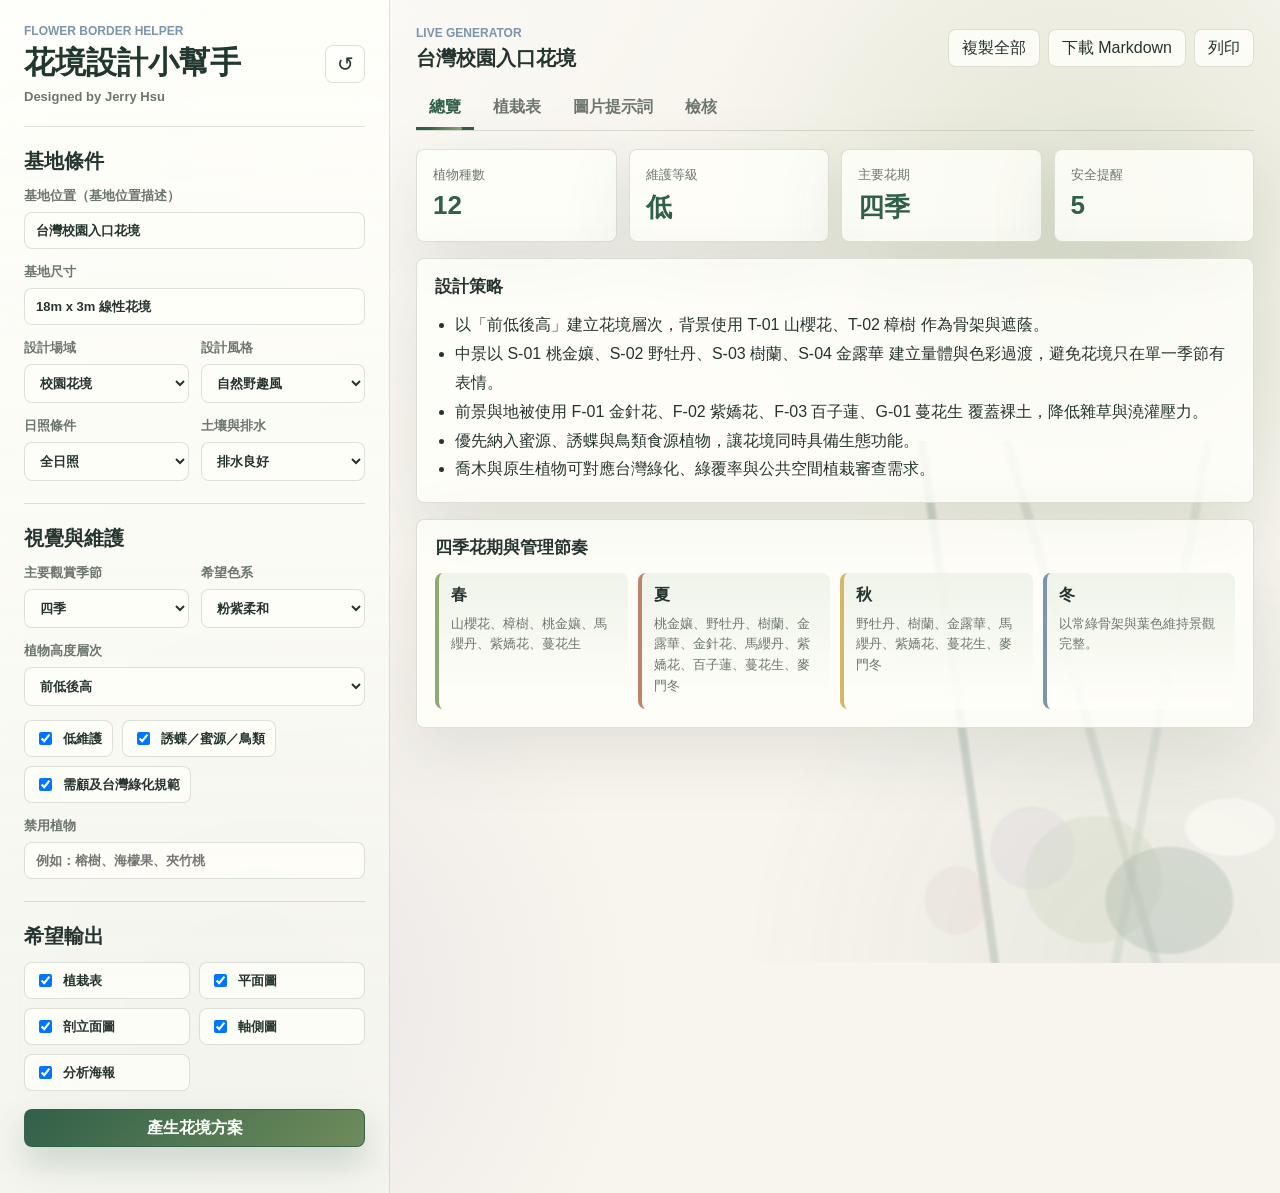
==== index.html @ df9802b0 "Version1" ====
<!doctype html>
<html lang="zh-Hant">
  <head>
    <meta charset="utf-8" />
    <meta name="viewport" content="width=device-width, initial-scale=1" />
    <title>花境設計小幫手 Flower Border Helper</title>
    <link rel="stylesheet" href="assets/app.css" />
  </head>
  <body>
    <main class="app-shell">
      <aside class="brief-panel" aria-label="設計需求輸入">
        <div class="brand">
          <div>
            <p class="eyebrow">Flower Border Helper</p>
            <h1>花境設計小幫手</h1>
            <p class="designer-credit">Designed by Jerry Hsu</p>
          </div>
          <button class="icon-button" id="resetBtn" type="button" title="重設表單" aria-label="重設表單">↺</button>
        </div>

        <section class="form-section">
          <h2>基地條件</h2>
          <label>
            基地位置（基地位置描述）
            <input id="siteDescription" type="text" value="台灣校園入口花境" placeholder="例如：校園東側入口、住宅庭園南側花境" />
          </label>
          <label>
            基地尺寸
            <input id="siteSize" type="text" value="18m x 3m 線性花境" />
          </label>
          <div class="field-grid">
            <label>
              設計場域
              <select id="siteType">
                <option>校園花境</option>
                <option>公園花境</option>
                <option>住宅庭園</option>
                <option>療癒庭園</option>
                <option>商業空間</option>
                <option>道路綠帶</option>
                <option>水岸花境</option>
              </select>
            </label>
            <label>
              設計風格
              <select id="designStyle">
                <option>自然野趣風</option>
                <option>英式花境</option>
                <option>日式清雅風</option>
                <option>熱帶度假風</option>
                <option>現代極簡風</option>
                <option>台灣原生植物風</option>
                <option>高齡療癒花園風</option>
              </select>
            </label>
          </div>
          <div class="field-grid">
            <label>
              日照條件
              <select id="sunlight">
                <option>全日照</option>
                <option>半日照</option>
                <option>林下陰影</option>
                <option>西曬強烈</option>
                <option>濕地／水邊</option>
              </select>
            </label>
            <label>
              土壤與排水
              <select id="soil">
                <option>排水良好</option>
                <option>一般壤土</option>
                <option>黏重土壤</option>
                <option>砂質土</option>
                <option>潮濕低窪</option>
              </select>
            </label>
          </div>
        </section>

        <section class="form-section">
          <h2>視覺與維護</h2>
          <div class="field-grid">
            <label>
              主要觀賞季節
              <select id="season">
                <option>四季</option>
                <option>春</option>
                <option>夏</option>
                <option>秋</option>
                <option>冬</option>
              </select>
            </label>
            <label>
              希望色系
              <select id="colorMood">
                <option>粉紫柔和</option>
                <option>白綠清爽</option>
                <option>黃橘熱情</option>
                <option>紅色節慶</option>
                <option>藍紫靜謐</option>
                <option>四季混色</option>
              </select>
            </label>
          </div>
          <label>
            植物高度層次
            <select id="heightLayer">
              <option>前低後高</option>
              <option>中心高、邊緣低</option>
              <option>低矮通透</option>
              <option>背景圍合</option>
            </select>
          </label>
          <div class="toggle-row">
            <label class="toggle"><input id="lowMaintenance" type="checkbox" checked /> 低維護</label>
            <label class="toggle"><input id="wildlife" type="checkbox" checked /> 誘蝶／蜜源／鳥類</label>
            <label class="toggle"><input id="taiwanRule" type="checkbox" checked /> 需顧及台灣綠化規範</label>
          </div>
          <label>
            禁用植物
            <input id="bannedPlants" type="text" placeholder="例如：榕樹、海檬果、夾竹桃" />
          </label>
        </section>

        <section class="form-section">
          <h2>希望輸出</h2>
          <div class="output-options">
            <label><input type="checkbox" name="outputs" value="植栽表" checked /> 植栽表</label>
            <label><input type="checkbox" name="outputs" value="平面圖" checked /> 平面圖</label>
            <label><input type="checkbox" name="outputs" value="剖立面圖" checked /> 剖立面圖</label>
            <label><input type="checkbox" name="outputs" value="軸側圖" checked /> 軸側圖</label>
            <label><input type="checkbox" name="outputs" value="專業分析海報" checked /> 分析海報</label>
          </div>
          <button class="primary-button" id="generateBtn" type="button">產生花境方案</button>
        </section>
      </aside>

      <section class="workspace" aria-label="設計輸出">
        <header class="workspace-header">
          <div>
            <p class="eyebrow">Live Generator</p>
            <h2 id="projectTitle">台灣校園入口花境</h2>
          </div>
          <div class="action-group">
            <button id="copyAllBtn" type="button">複製全部</button>
            <button id="downloadBtn" type="button">下載 Markdown</button>
            <button id="printBtn" type="button">列印</button>
          </div>
        </header>

        <nav class="tabs" aria-label="輸出頁籤">
          <button class="tab active" data-tab="overview" type="button">總覽</button>
          <button class="tab" data-tab="plants" type="button">植栽表</button>
          <button class="tab" data-tab="prompts" type="button">圖片提示詞</button>
          <button class="tab" data-tab="check" type="button">檢核</button>
        </nav>

        <section class="tab-panel active" id="overview">
          <div class="summary-grid">
            <article class="metric">
              <span>植物種數</span>
              <strong id="plantCount">0</strong>
            </article>
            <article class="metric">
              <span>維護等級</span>
              <strong id="maintenanceLevel">低</strong>
            </article>
            <article class="metric">
              <span>主要花期</span>
              <strong id="seasonFocus">四季</strong>
            </article>
            <article class="metric">
              <span>安全提醒</span>
              <strong id="riskCount">0</strong>
            </article>
          </div>

          <div class="main-visual-grid">
            <article class="strategy-block">
              <h3>設計策略</h3>
              <div id="strategyOutput"></div>
            </article>
          </div>

          <article class="timeline-block">
            <h3>四季花期與管理節奏</h3>
            <div id="seasonTimeline" class="season-timeline"></div>
          </article>
        </section>

        <section class="tab-panel" id="plants">
          <div class="table-actions">
            <button id="exportCsvBtn" type="button">匯出 CSV</button>
          </div>
          <div class="table-wrap">
            <table>
              <thead>
                <tr>
                  <th>編號</th>
                  <th>中文名</th>
                  <th>學名</th>
                  <th>類型</th>
                  <th>高度</th>
                  <th>花色／花期</th>
                  <th>功能</th>
                  <th>注意事項</th>
                </tr>
              </thead>
              <tbody id="plantTableBody"></tbody>
            </table>
          </div>
          <div id="plantAnalysis" class="analysis-list"></div>
        </section>

        <section class="tab-panel" id="prompts">
          <div class="prompt-grid">
            <article class="prompt-card" data-output="平面圖">
              <div class="prompt-card-header">
                <h3>平面圖提示詞</h3>
                <button class="copy-prompt-btn" type="button" data-copy-target="planPrompt">複製提示詞</button>
              </div>
              <textarea id="planPrompt" readonly></textarea>
            </article>
            <article class="prompt-card" data-output="剖立面圖">
              <div class="prompt-card-header">
                <h3>剖立面圖提示詞</h3>
                <button class="copy-prompt-btn" type="button" data-copy-target="sectionPrompt">複製提示詞</button>
              </div>
              <textarea id="sectionPrompt" readonly></textarea>
            </article>
            <article class="prompt-card" data-output="軸側圖">
              <div class="prompt-card-header">
                <h3>軸側圖提示詞</h3>
                <button class="copy-prompt-btn" type="button" data-copy-target="axonPrompt">複製提示詞</button>
              </div>
              <textarea id="axonPrompt" readonly></textarea>
            </article>
            <article class="prompt-card" data-output="專業分析海報">
              <div class="prompt-card-header">
                <h3>海報生成提示詞</h3>
                <button class="copy-prompt-btn" type="button" data-copy-target="posterPrompt">複製提示詞</button>
              </div>
              <textarea id="posterPrompt" readonly></textarea>
            </article>
          </div>
        </section>

        <section class="tab-panel" id="check">
          <div id="checklistOutput" class="checklist"></div>
        </section>
      </section>
    </main>

    <div class="toast" id="toast" role="status" aria-live="polite"></div>

    <script src="assets/app.js"></script>
  </body>
</html>
---- assets/app.css ----
:root {
  --ink: #25342f;
  --muted: #6c766e;
  --line: rgba(119, 132, 112, 0.24);
  --paper: #f8f5ee;
  --surface: rgba(255, 255, 250, 0.82);
  --green: #315f49;
  --leaf: #91aa74;
  --clay: #bd836d;
  --blue: #7b95aa;
  --amber: #d4b865;
  --lavender: #9d8db6;
  --soft: rgba(236, 241, 229, 0.74);
  --shadow: 0 22px 70px rgba(59, 72, 57, 0.12);
  --blur: blur(18px);
}

* {
  box-sizing: border-box;
}

body {
  margin: 0;
  color: var(--ink);
  background:
    radial-gradient(circle at 84% 18%, rgba(145, 170, 116, 0.22), transparent 26%),
    radial-gradient(circle at 18% 84%, rgba(157, 141, 182, 0.16), transparent 28%),
    linear-gradient(120deg, rgba(255, 255, 255, 0.72), transparent 42%),
    var(--paper);
  font-family: "Noto Sans TC", "Microsoft JhengHei", "PingFang TC", Arial, sans-serif;
  letter-spacing: 0;
  min-height: 100vh;
  overflow-x: hidden;
}

body::before,
body::after {
  content: "";
  position: fixed;
  z-index: -2;
  pointer-events: none;
}

body::before {
  inset: 0;
  opacity: 0.42;
  background-image:
    linear-gradient(rgba(49, 95, 73, 0.035) 1px, transparent 1px),
    linear-gradient(90deg, rgba(49, 95, 73, 0.025) 1px, transparent 1px);
  background-size: 38px 38px, 38px 38px;
  mask-image: linear-gradient(115deg, rgba(0, 0, 0, 0.72), transparent 72%);
}

body::after {
  right: -8vw;
  bottom: -7vh;
  width: min(760px, 78vw);
  height: min(560px, 58vh);
  opacity: 0.42;
  transform-origin: 80% 100%;
  animation: gardenSway 9s ease-in-out infinite alternate;
  background:
    radial-gradient(ellipse at 72% 88%, rgba(49, 95, 73, 0.34) 0 8%, transparent 8.5%),
    radial-gradient(ellipse at 62% 84%, rgba(145, 170, 116, 0.32) 0 10%, transparent 10.5%),
    radial-gradient(ellipse at 80% 74%, rgba(255, 255, 250, 0.7) 0 5%, transparent 5.5%),
    radial-gradient(ellipse at 54% 78%, rgba(157, 141, 182, 0.25) 0 7%, transparent 7.5%),
    radial-gradient(ellipse at 44% 88%, rgba(189, 131, 109, 0.18) 0 5%, transparent 5.5%),
    linear-gradient(82deg, transparent 0 44%, rgba(49, 95, 73, 0.45) 44.5% 45%, transparent 45.5%),
    linear-gradient(74deg, transparent 0 58%, rgba(49, 95, 73, 0.28) 58.5% 59%, transparent 59.5%),
    linear-gradient(100deg, transparent 0 68%, rgba(49, 95, 73, 0.22) 68.5% 69%, transparent 69.5%),
    radial-gradient(ellipse at 70% 100%, rgba(49, 95, 73, 0.2), transparent 56%);
  filter: saturate(0.82);
}

button,
input,
select,
textarea {
  font: inherit;
}

button {
  border: 1px solid var(--line);
  background: var(--surface);
  color: var(--ink);
  cursor: pointer;
  border-radius: 8px;
  min-height: 38px;
  transition: transform 0.2s ease, border-color 0.2s ease, box-shadow 0.2s ease, background 0.2s ease;
}

button:hover {
  border-color: var(--green);
  box-shadow: 0 10px 28px rgba(49, 95, 73, 0.12);
  transform: translateY(-1px);
}

.app-shell {
  display: grid;
  grid-template-columns: minmax(320px, 390px) minmax(0, 1fr);
  min-height: 100vh;
  position: relative;
}

.app-shell::before {
  content: "";
  position: fixed;
  left: -120px;
  top: 38px;
  width: 360px;
  height: 300px;
  z-index: -1;
  opacity: 0.22;
  background:
    linear-gradient(38deg, transparent 0 48%, rgba(49, 95, 73, 0.5) 49% 50%, transparent 51%),
    radial-gradient(ellipse at 36% 35%, transparent 0 54%, rgba(49, 95, 73, 0.5) 55% 56%, transparent 57%),
    radial-gradient(ellipse at 58% 28%, transparent 0 54%, rgba(49, 95, 73, 0.4) 55% 56%, transparent 57%),
    radial-gradient(ellipse at 68% 52%, transparent 0 54%, rgba(49, 95, 73, 0.36) 55% 56%, transparent 57%);
  transform: rotate(-12deg);
}

.brief-panel {
  background: linear-gradient(180deg, rgba(255, 255, 250, 0.88), rgba(244, 246, 238, 0.76));
  backdrop-filter: var(--blur);
  border-right: 1px solid var(--line);
  padding: 24px;
  overflow-y: auto;
}

.brand,
.workspace-header,
.action-group,
.tabs,
.toggle-row {
  display: flex;
  align-items: center;
}

.brand,
.workspace-header {
  justify-content: space-between;
  gap: 16px;
}

.eyebrow {
  margin: 0 0 6px;
  color: var(--blue);
  font-size: 12px;
  font-weight: 700;
  text-transform: uppercase;
}

h1,
h2,
h3 {
  margin: 0;
  line-height: 1.2;
}

h1 {
  font-size: 31px;
  color: #21382f;
  text-shadow: 0 1px 0 rgba(255, 255, 255, 0.72);
}

.designer-credit {
  margin: 8px 0 0;
  color: var(--muted);
  font-size: 13px;
  font-weight: 700;
}

h2 {
  font-size: 20px;
}

h3 {
  font-size: 17px;
  margin-bottom: 14px;
}

.icon-button {
  width: 40px;
  padding: 0;
  font-size: 20px;
}

.form-section {
  padding: 22px 0;
  border-top: 1px solid var(--line);
}

.brand + .form-section {
  margin-top: 22px;
}

label {
  display: grid;
  gap: 7px;
  margin-top: 14px;
  color: var(--muted);
  font-size: 13px;
  font-weight: 700;
}

input,
select,
textarea {
  width: 100%;
  border: 1px solid var(--line);
  border-radius: 8px;
  background: rgba(255, 255, 250, 0.74);
  color: var(--ink);
  padding: 10px 11px;
  outline: none;
  transition: border-color 0.2s ease, box-shadow 0.2s ease, background 0.2s ease;
}

textarea {
  min-height: 220px;
  resize: vertical;
  line-height: 1.55;
}

input:focus,
select:focus,
textarea:focus {
  border-color: var(--green);
  box-shadow: 0 0 0 3px rgba(47, 107, 79, 0.12);
}

.field-grid {
  display: grid;
  grid-template-columns: 1fr 1fr;
  gap: 12px;
}

.toggle-row,
.output-options {
  gap: 9px;
  flex-wrap: wrap;
  margin-top: 14px;
}

.toggle,
.output-options label {
  display: inline-flex;
  align-items: center;
  gap: 8px;
  margin: 0;
  padding: 8px 10px;
  border: 1px solid var(--line);
  border-radius: 8px;
  background: rgba(255, 255, 250, 0.72);
  color: var(--ink);
  font-size: 13px;
  font-weight: 600;
}

.toggle input,
.output-options input {
  width: auto;
}

.output-options {
  display: grid;
  grid-template-columns: 1fr 1fr;
}

.primary-button {
  width: 100%;
  margin-top: 18px;
  border-color: rgba(49, 95, 73, 0.84);
  background: linear-gradient(135deg, #315f49, #6f8d5b);
  color: white;
  font-weight: 800;
  box-shadow: 0 16px 34px rgba(49, 95, 73, 0.22);
  position: relative;
  overflow: hidden;
}

.primary-button::after {
  content: "";
  position: absolute;
  inset: 0;
  background: linear-gradient(105deg, transparent 0 38%, rgba(255, 255, 255, 0.26) 46%, transparent 54%);
  transform: translateX(-120%);
}

.primary-button:hover::after {
  animation: buttonGlint 0.9s ease;
}

.workspace {
  padding: 26px;
  overflow: auto;
}

.workspace-header {
  margin-bottom: 18px;
}

.action-group {
  gap: 8px;
  flex-wrap: wrap;
}

.action-group button {
  padding: 0 13px;
}

.tabs {
  gap: 6px;
  flex-wrap: wrap;
  margin-bottom: 18px;
  border-bottom: 1px solid var(--line);
}

.tab {
  border: 0;
  border-bottom: 3px solid transparent;
  border-radius: 0;
  background: transparent;
  padding: 0 13px;
  min-height: 42px;
  color: var(--muted);
  font-weight: 800;
  position: relative;
}

.tab.active {
  color: var(--green);
  border-bottom-color: var(--green);
}

.tab::after {
  content: "";
  position: absolute;
  left: 12px;
  right: 12px;
  bottom: -3px;
  height: 3px;
  border-radius: 999px;
  background: linear-gradient(90deg, var(--green), var(--leaf));
  transform: scaleX(0);
  transform-origin: left;
  transition: transform 0.24s ease;
}

.tab.active::after,
.tab:hover::after {
  transform: scaleX(1);
}

.tab-panel {
  display: none;
}

.tab-panel.active {
  display: block;
  animation: panelIn 0.42s ease both;
}

.summary-grid {
  display: grid;
  grid-template-columns: repeat(4, minmax(120px, 1fr));
  gap: 12px;
  margin-bottom: 16px;
}

.metric,
.strategy-block,
.timeline-block,
.drawing-grid article,
.table-wrap,
.analysis-item,
.check-item {
  background: var(--surface);
  border: 1px solid var(--line);
  border-radius: 8px;
  box-shadow: var(--shadow);
  backdrop-filter: blur(14px);
}

.metric {
  padding: 16px;
  animation: cardRise 0.52s ease both;
}

.metric span {
  display: block;
  color: var(--muted);
  font-size: 13px;
}

.metric strong {
  display: block;
  margin-top: 6px;
  font-size: 26px;
  color: var(--green);
  animation: softPulse 3.8s ease-in-out infinite;
}

.main-visual-grid {
  display: grid;
  grid-template-columns: minmax(260px, 0.7fr) minmax(320px, 1fr);
  gap: 16px;
}

#overview .main-visual-grid {
  grid-template-columns: 1fr;
}

.strategy-block,
.timeline-block,
.drawing-grid article {
  padding: 18px;
}

.strategy-block ul {
  margin: 0;
  padding-left: 20px;
  line-height: 1.8;
}

.timeline-block {
  margin-top: 16px;
}

.season-timeline {
  display: grid;
  grid-template-columns: repeat(4, 1fr);
  gap: 10px;
}

.season-card {
  border-left: 4px solid var(--leaf);
  background: linear-gradient(180deg, rgba(236, 241, 229, 0.84), rgba(255, 255, 250, 0.64));
  border-radius: 8px;
  padding: 12px;
  min-height: 104px;
  transition: transform 0.22s ease, box-shadow 0.22s ease;
}

.season-card:hover {
  transform: translateY(-2px);
  box-shadow: 0 14px 30px rgba(59, 72, 57, 0.1);
}

.season-card:nth-child(2) {
  border-left-color: var(--clay);
}

.season-card:nth-child(3) {
  border-left-color: var(--amber);
}

.season-card:nth-child(4) {
  border-left-color: var(--blue);
}

.season-card strong {
  display: block;
  margin-bottom: 8px;
}

.season-card p {
  margin: 0;
  color: var(--muted);
  font-size: 13px;
  line-height: 1.6;
}

.table-wrap {
  overflow-x: auto;
}

.table-actions {
  display: flex;
  justify-content: flex-end;
  margin-bottom: 12px;
}

.table-actions button,
.copy-prompt-btn {
  padding: 0 13px;
}

table {
  width: 100%;
  min-width: 980px;
  border-collapse: collapse;
  background: var(--surface);
}

th,
td {
  border-bottom: 1px solid var(--line);
  padding: 11px 12px;
  text-align: left;
  vertical-align: top;
  font-size: 13px;
  line-height: 1.5;
}

th {
  background: rgba(229, 236, 225, 0.82);
  color: var(--ink);
  font-size: 12px;
}

.analysis-list {
  display: grid;
  grid-template-columns: repeat(auto-fit, minmax(260px, 1fr));
  gap: 12px;
  margin-top: 14px;
}

.analysis-item {
  padding: 15px;
  box-shadow: none;
  transition: transform 0.22s ease, border-color 0.22s ease;
}

.analysis-item:hover {
  transform: translateY(-2px);
  border-color: rgba(49, 95, 73, 0.35);
}

.analysis-item strong {
  display: block;
  margin-bottom: 8px;
}

.analysis-item p {
  margin: 0;
  color: var(--muted);
  line-height: 1.65;
  font-size: 13px;
}

.drawing-grid,
.prompt-grid {
  display: grid;
  grid-template-columns: 1fr 1fr;
  gap: 16px;
}

.prompt-card {
  display: grid;
  gap: 10px;
  margin: 0;
}

.prompt-card-header {
  display: flex;
  align-items: center;
  justify-content: space-between;
  gap: 12px;
}

.prompt-card-header h3 {
  margin: 0;
}

.diagram-box {
  min-height: 310px;
}

.diagram-box svg {
  width: 100%;
  height: auto;
  display: block;
}

.poster-prompt {
  margin-top: 16px;
}

.checklist {
  display: grid;
  grid-template-columns: repeat(auto-fit, minmax(260px, 1fr));
  gap: 12px;
}

.check-item {
  padding: 16px;
  box-shadow: none;
}

.check-item .status {
  display: inline-flex;
  align-items: center;
  justify-content: center;
  width: 26px;
  height: 26px;
  margin-right: 8px;
  border-radius: 50%;
  background: var(--green);
  color: white;
  font-weight: 900;
}

.check-item.warning .status {
  background: var(--clay);
}

.check-item p {
  margin: 8px 0 0;
  color: var(--muted);
  line-height: 1.6;
}

.toast {
  position: fixed;
  right: 18px;
  bottom: 18px;
  max-width: 320px;
  padding: 12px 14px;
  border-radius: 8px;
  background: var(--ink);
  color: white;
  opacity: 0;
  transform: translateY(8px);
  transition: 0.2s ease;
  pointer-events: none;
}

.toast.show {
  opacity: 1;
  transform: translateY(0);
}

@keyframes panelIn {
  from {
    opacity: 0;
    transform: translateY(8px);
  }
  to {
    opacity: 1;
    transform: translateY(0);
  }
}

@keyframes cardRise {
  from {
    opacity: 0;
    transform: translateY(10px);
  }
  to {
    opacity: 1;
    transform: translateY(0);
  }
}

@keyframes gardenSway {
  from {
    transform: rotate(-1deg) translateY(0);
  }
  to {
    transform: rotate(1.4deg) translateY(-8px);
  }
}

@keyframes buttonGlint {
  to {
    transform: translateX(120%);
  }
}

@keyframes softPulse {
  0%, 100% {
    filter: saturate(1);
  }
  50% {
    filter: saturate(1.18);
  }
}

@media (prefers-reduced-motion: reduce) {
  *,
  *::before,
  *::after {
    animation-duration: 0.001ms !important;
    animation-iteration-count: 1 !important;
    transition-duration: 0.001ms !important;
  }
}

@media (max-width: 1040px) {
  .app-shell {
    grid-template-columns: 1fr;
  }

  .brief-panel {
    border-right: 0;
    border-bottom: 1px solid var(--line);
  }

  .summary-grid,
  .main-visual-grid,
  .drawing-grid,
  .prompt-grid {
    grid-template-columns: 1fr;
  }

  .season-timeline {
    grid-template-columns: 1fr 1fr;
  }
}

@media (max-width: 640px) {
  .brief-panel,
  .workspace {
    padding: 18px;
  }

  .field-grid,
  .output-options,
  .summary-grid,
  .season-timeline {
    grid-template-columns: 1fr;
  }

  .workspace-header,
  .brand {
    align-items: flex-start;
  }

  .workspace-header {
    flex-direction: column;
  }

  .action-group {
    width: 100%;
  }

  .action-group button {
    flex: 1;
  }
}

@media print {
  .brief-panel,
  .tabs,
  .action-group,
  .toast {
    display: none;
  }

  .app-shell {
    display: block;
  }

  .tab-panel {
    display: block;
    page-break-after: always;
  }

  .workspace {
    padding: 0;
  }
}
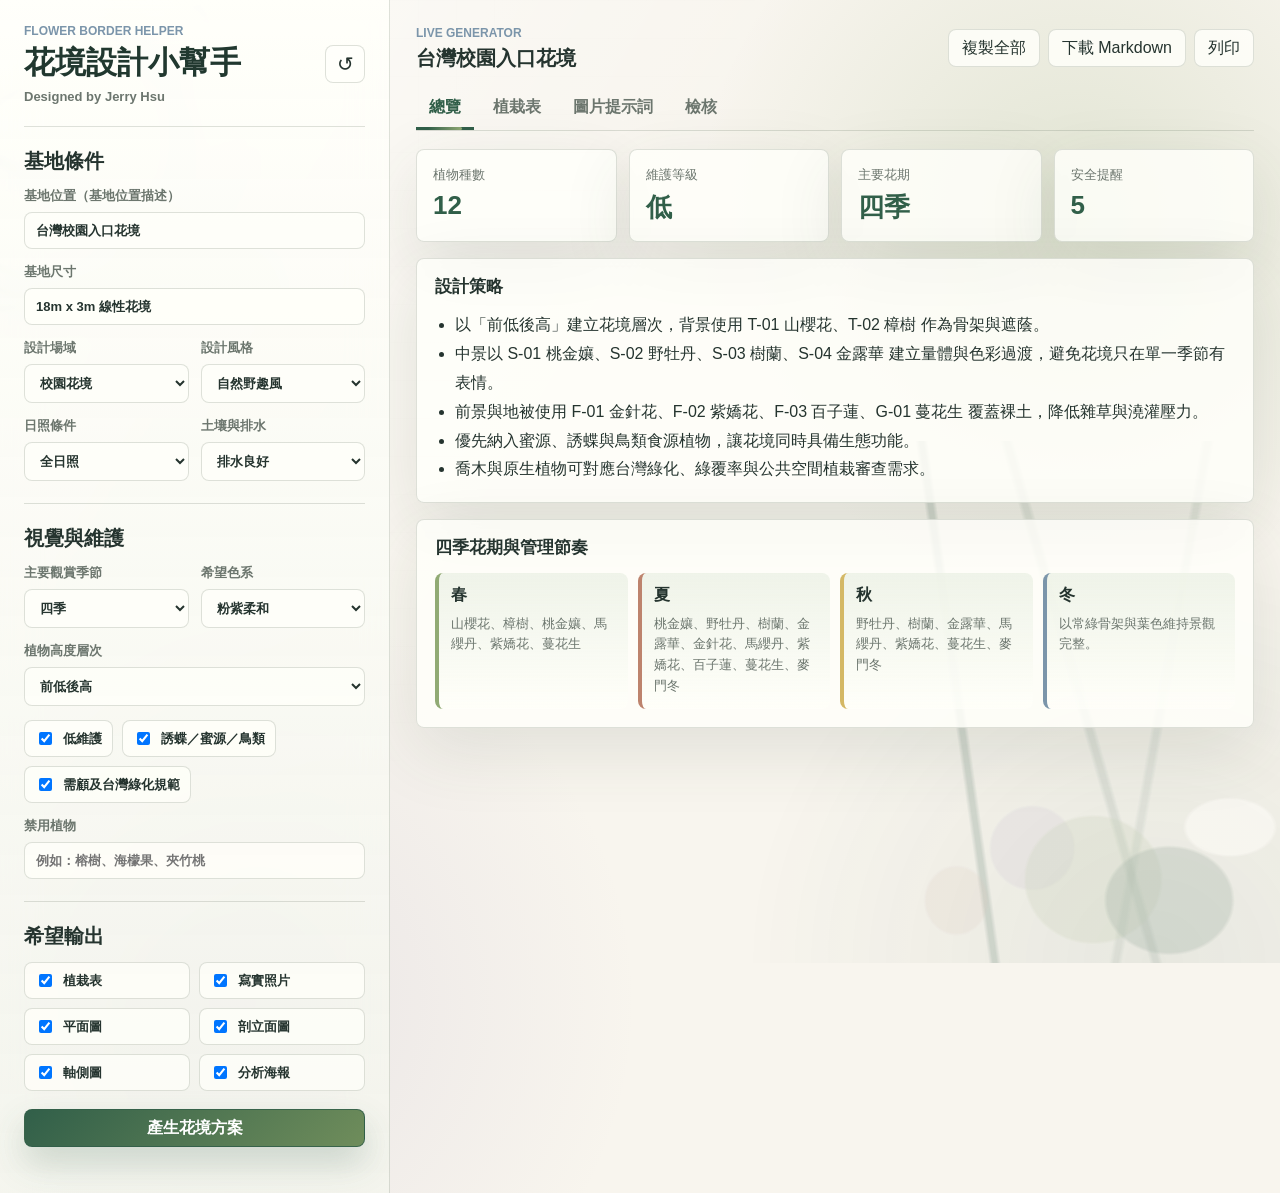
==== commit 61ce1980: "Version2" ====
--- a/index.html
+++ b/index.html
@@ -127,6 +127,7 @@
           <h2>希望輸出</h2>
           <div class="output-options">
             <label><input type="checkbox" name="outputs" value="植栽表" checked /> 植栽表</label>
+            <label><input type="checkbox" name="outputs" value="寫實照片" checked /> 寫實照片</label>
             <label><input type="checkbox" name="outputs" value="平面圖" checked /> 平面圖</label>
             <label><input type="checkbox" name="outputs" value="剖立面圖" checked /> 剖立面圖</label>
             <label><input type="checkbox" name="outputs" value="軸側圖" checked /> 軸側圖</label>
@@ -215,6 +216,13 @@
 
         <section class="tab-panel" id="prompts">
           <div class="prompt-grid">
+            <article class="prompt-card" data-output="寫實照片">
+              <div class="prompt-card-header">
+                <h3>寫實照片提示詞</h3>
+                <button class="copy-prompt-btn" type="button" data-copy-target="photoPrompt">複製提示詞</button>
+              </div>
+              <textarea id="photoPrompt" readonly></textarea>
+            </article>
             <article class="prompt-card" data-output="平面圖">
               <div class="prompt-card-header">
                 <h3>平面圖提示詞</h3>
